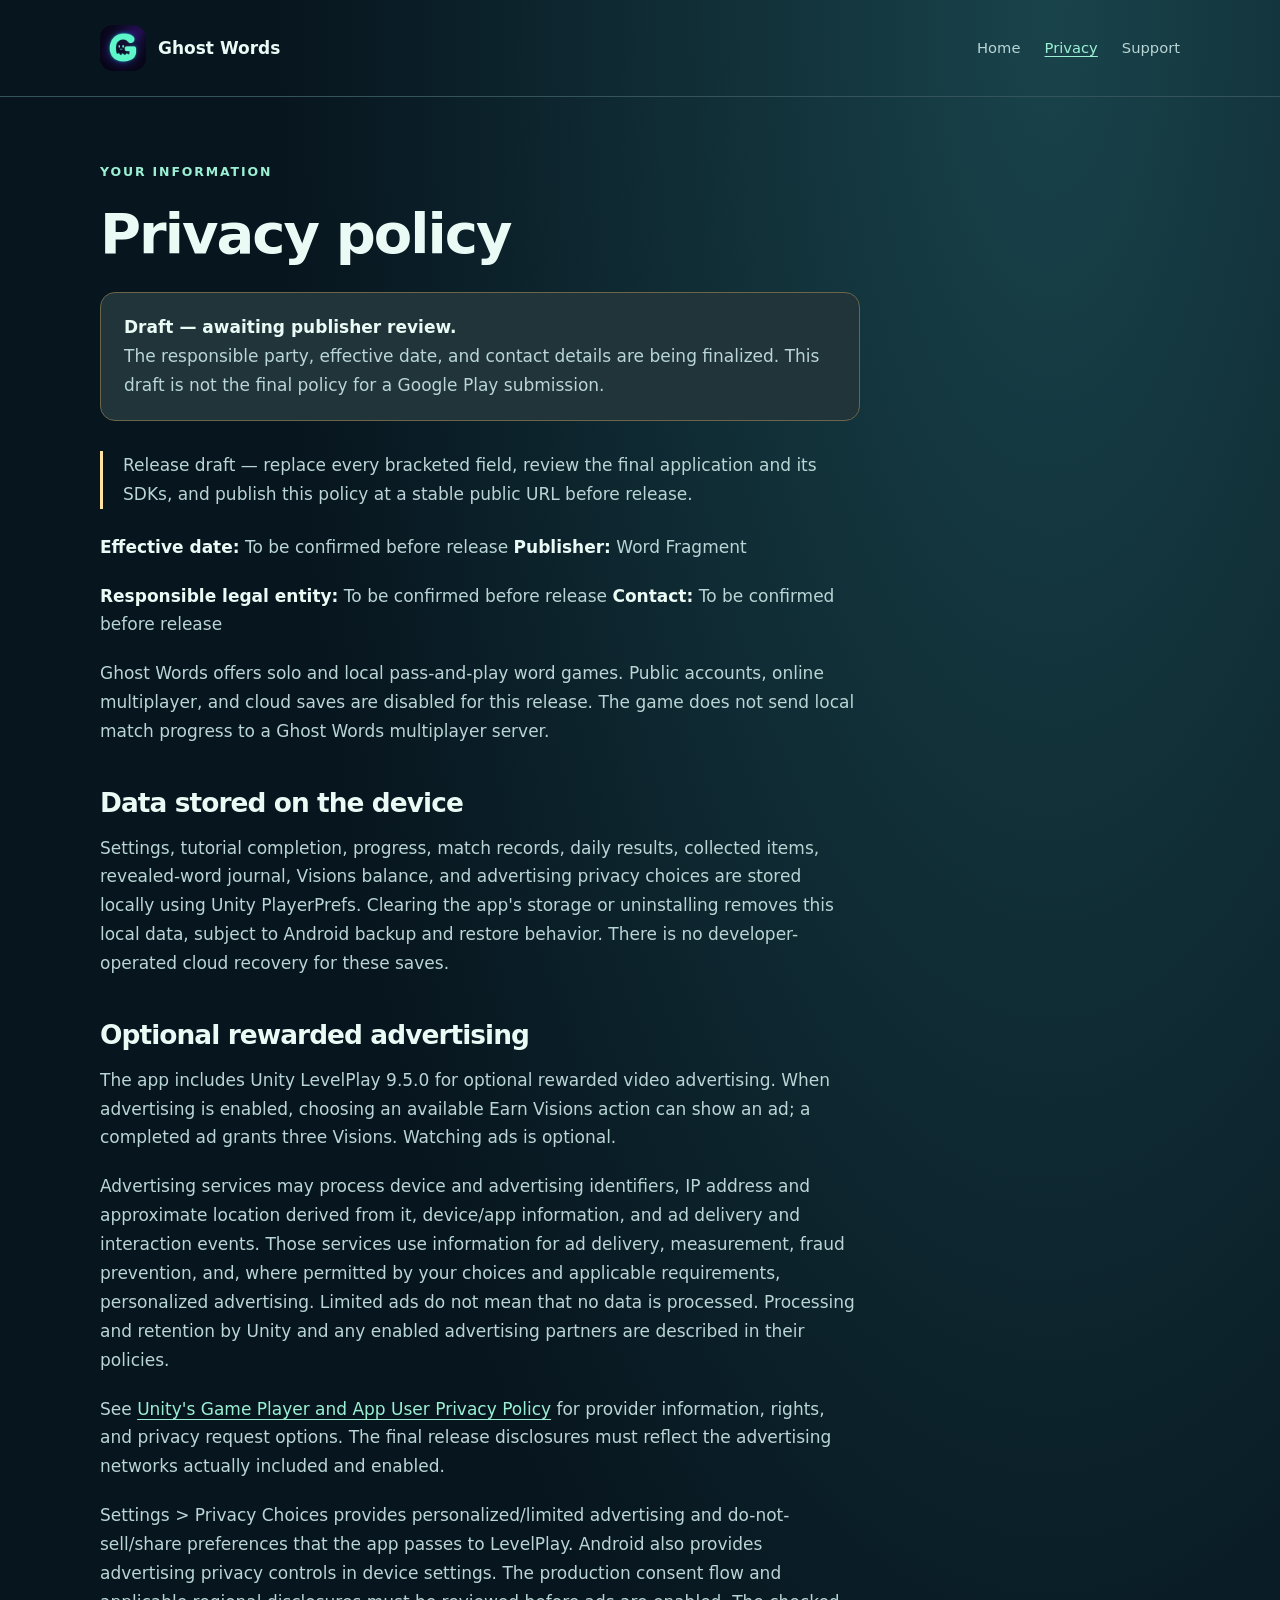
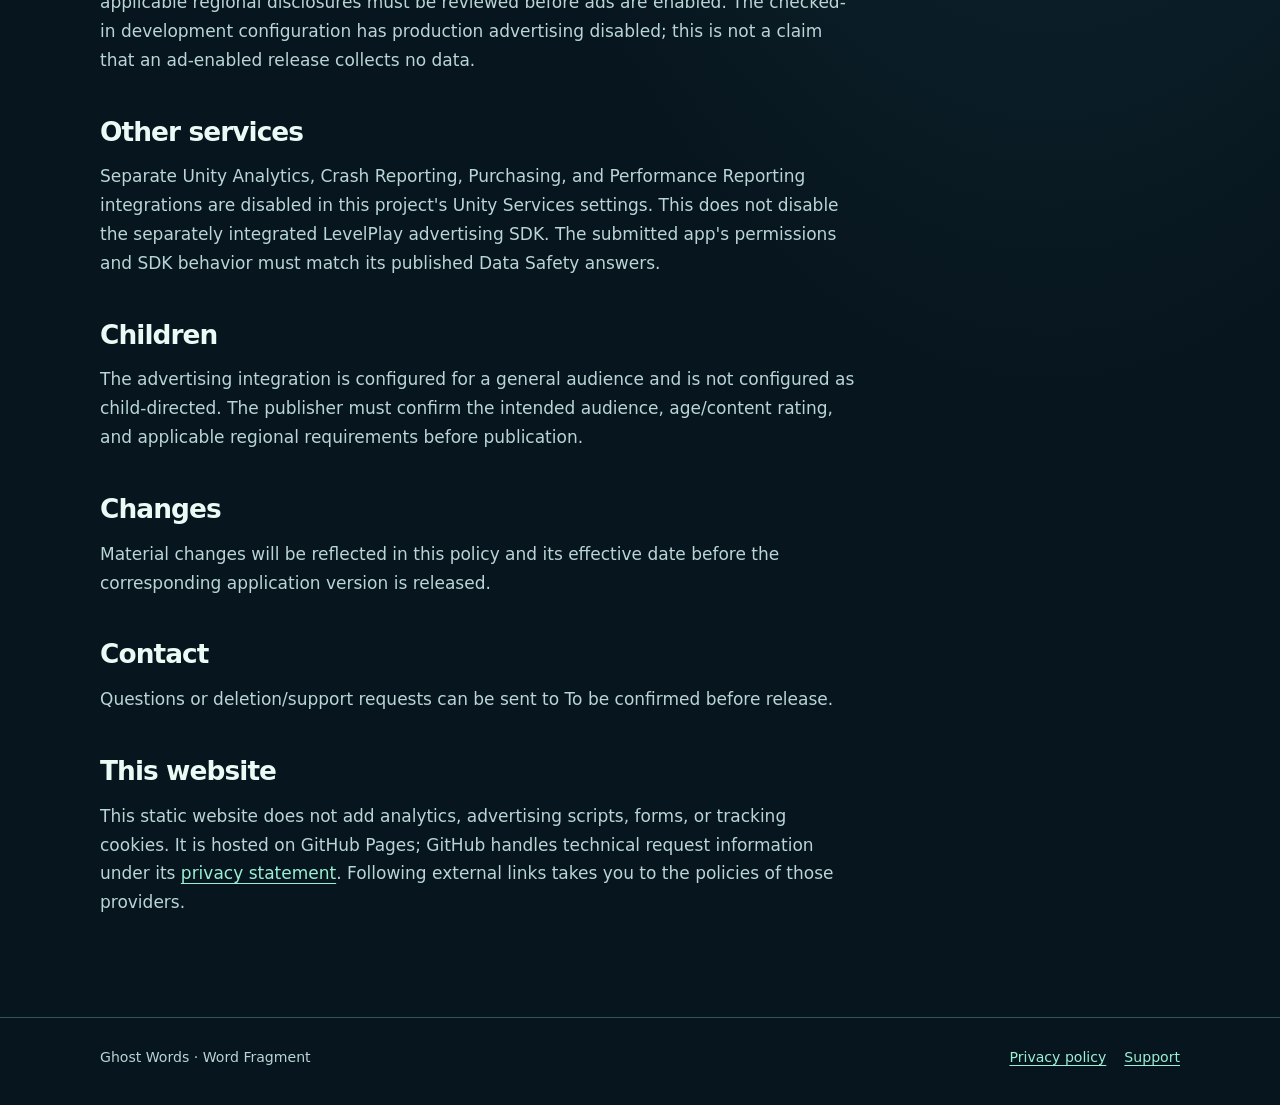
==== privacy/index.html @ 145e71e0 "Publish Ghost Words home, privacy draft, and support site" ====
<!doctype html>
<html lang="en"><head><meta charset="utf-8"><meta name="viewport" content="width=device-width, initial-scale=1">
<title>Privacy policy — draft · Ghost Words</title><meta name="description" content="Ghost Words privacy policy covering local data and optional advertising.">
<meta name="theme-color" content="#07151e"><link rel="canonical" href="https://cphung3.github.io/ghost-words/privacy/">
<link rel="icon" href="../assets/favicon.png"><link rel="stylesheet" href="../assets/site.css">
<meta http-equiv="Content-Security-Policy" content="default-src 'self'; img-src 'self'; style-src 'self'; script-src 'none'; object-src 'none'; base-uri 'self'; form-action 'none'">
</head><body><a class="skip" href="#main">Skip to content</a>
<header><div class="wrap header-row"><a class="brand" href="../"><img src="../assets/ghost-words-icon.png" width="46" height="46" alt=""><span>Ghost Words</span></a><nav aria-label="Main navigation"><a href="../">Home</a><a href="../privacy/" aria-current="page">Privacy</a><a href="../support/">Support</a></nav></div></header>
<main id="main" class="wrap"><article class="article"><div class="eyebrow">Your information</div><h1>Privacy policy</h1><div class="notice" role="note"><strong>Draft — awaiting publisher review.</strong><p>The responsible party, effective date, and contact details are being finalized. This draft is not the final policy for a Google Play submission.</p></div><blockquote><p>Release draft — replace every bracketed field, review the final application and its SDKs, and publish this policy at a stable public URL before release.</p></blockquote>
<p><strong>Effective date:</strong> To be confirmed before release <strong>Publisher:</strong> Word Fragment</p>
<p><strong>Responsible legal entity:</strong> To be confirmed before release <strong>Contact:</strong> To be confirmed before release</p>
<p>Ghost Words offers solo and local pass-and-play word games. Public accounts, online multiplayer, and cloud saves are disabled for this release. The game does not send local match progress to a Ghost Words multiplayer server.</p>
<h2>Data stored on the device</h2>
<p>Settings, tutorial completion, progress, match records, daily results, collected items, revealed-word journal, Visions balance, and advertising privacy choices are stored locally using Unity PlayerPrefs. Clearing the app&#x27;s storage or uninstalling removes this local data, subject to Android backup and restore behavior. There is no developer-operated cloud recovery for these saves.</p>
<h2>Optional rewarded advertising</h2>
<p>The app includes Unity LevelPlay 9.5.0 for optional rewarded video advertising. When advertising is enabled, choosing an available Earn Visions action can show an ad; a completed ad grants three Visions. Watching ads is optional.</p>
<p>Advertising services may process device and advertising identifiers, IP address and approximate location derived from it, device/app information, and ad delivery and interaction events. Those services use information for ad delivery, measurement, fraud prevention, and, where permitted by your choices and applicable requirements, personalized advertising. Limited ads do not mean that no data is processed. Processing and retention by Unity and any enabled advertising partners are described in their policies.</p>
<p>See <a href="https://unity.com/legal/game-player-and-app-user-privacy-policy">Unity&#x27;s Game Player and App User Privacy Policy</a> for provider information, rights, and privacy request options. The final release disclosures must reflect the advertising networks actually included and enabled.</p>
<p>Settings &gt; Privacy Choices provides personalized/limited advertising and do-not-sell/share preferences that the app passes to LevelPlay. Android also provides advertising privacy controls in device settings. The production consent flow and applicable regional disclosures must be reviewed before ads are enabled. The checked-in development configuration has production advertising disabled; this is not a claim that an ad-enabled release collects no data.</p>
<h2>Other services</h2>
<p>Separate Unity Analytics, Crash Reporting, Purchasing, and Performance Reporting integrations are disabled in this project&#x27;s Unity Services settings. This does not disable the separately integrated LevelPlay advertising SDK. The submitted app&#x27;s permissions and SDK behavior must match its published Data Safety answers.</p>
<h2>Children</h2>
<p>The advertising integration is configured for a general audience and is not configured as child-directed. The publisher must confirm the intended audience, age/content rating, and applicable regional requirements before publication.</p>
<h2>Changes</h2>
<p>Material changes will be reflected in this policy and its effective date before the corresponding application version is released.</p>
<h2>Contact</h2>
<p>Questions or deletion/support requests can be sent to To be confirmed before release.</p><h2>This website</h2><p>This static website does not add analytics, advertising scripts, forms, or tracking cookies. It is hosted on GitHub Pages; GitHub handles technical request information under its <a href="https://docs.github.com/en/site-policy/privacy-policies/github-general-privacy-statement">privacy statement</a>. Following external links takes you to the policies of those providers.</p></article></main>
<footer><div class="wrap footer-row"><span>Ghost Words · Word Fragment</span><span><a href="../privacy/">Privacy policy</a><a href="../support/">Support</a></span></div></footer>
</body></html>
---- assets/site.css ----
:root{color-scheme:dark;--bg:#07151e;--panel:#102932;--ink:#eafaf5;--muted:#b9d5d5;--mint:#9bf0d4;--gold:#ffe3a0;--line:#35535a}
*{box-sizing:border-box}html{scroll-behavior:smooth}body{margin:0;background:radial-gradient(ellipse at 82% 0%,#19434b 0,transparent 52%),var(--bg);color:var(--ink);font:17px/1.7 ui-sans-serif,system-ui,-apple-system,BlinkMacSystemFont,"Segoe UI",sans-serif;min-height:100vh}a{color:var(--mint);text-underline-offset:.22em}a:hover{text-decoration-thickness:2px}a:focus-visible{outline:3px solid var(--gold);outline-offset:5px;border-radius:3px}.wrap{width:min(100% - 40px,1080px);margin:auto}header{padding:25px 0;border-bottom:1px solid var(--line)}.header-row{display:flex;align-items:center;justify-content:space-between;gap:22px}.brand{display:flex;align-items:center;gap:12px;color:var(--ink);font-weight:750;text-decoration:none}.brand img{width:46px;height:46px;border-radius:13px}nav{display:flex;gap:24px;flex-wrap:wrap}nav a{color:var(--muted);font-size:.92rem;text-decoration:none}nav a[aria-current=page]{color:var(--mint);text-decoration:underline}.skip{position:fixed;top:-100px;left:20px;background:var(--ink);color:var(--bg);padding:10px 16px;z-index:10}.skip:focus{top:10px}main{padding:64px 0 80px}.eyebrow{color:var(--mint);font-size:.78rem;font-weight:750;letter-spacing:.15em;text-transform:uppercase}h1,h2,h3{line-height:1.16;letter-spacing:-.035em}h1{font-size:clamp(2.5rem,6vw,4.8rem);margin:20px 0 22px}h2{font-size:1.65rem;margin:42px 0 15px}h3{font-size:1.15rem}p{margin:0 0 20px}.lead{font-size:1.15rem;color:var(--muted);max-width:60ch}.hero{display:grid;grid-template-columns:1.4fr .8fr;align-items:center;gap:65px;padding:18px 0 40px}.hero-icon{width:min(100%,280px);height:auto;border-radius:28%;box-shadow:0 20px 85px #0006;justify-self:center}.actions{display:flex;gap:14px;flex-wrap:wrap;margin-top:30px}.button{display:inline-block;border:1px solid var(--line);border-radius:13px;padding:12px 21px;font-size:.96rem;font-weight:700;text-decoration:none;color:var(--ink);background:#15333a}.button.primary{color:#071b1b;background:var(--mint);border-color:var(--mint)}.section{border-top:1px solid var(--line);padding-top:34px;margin-top:42px}.features{display:grid;grid-template-columns:repeat(3,1fr);gap:28px}.features p{color:var(--muted);font-size:.96rem}.feature-number{color:var(--gold);font-size:.8rem;font-weight:800;letter-spacing:.08em}.article{max-width:760px}.article h1{font-size:clamp(2.3rem,5vw,3.5rem)}.article p,.article li{color:var(--muted)}.article strong{color:var(--ink)}.notice{padding:20px 23px;background:#203439;border:1px solid #6b664b;border-radius:15px;color:var(--gold);margin:25px 0 30px}.notice p:last-child{margin-bottom:0}.notice a{color:var(--gold)}blockquote{margin:24px 0;padding:0 0 0 20px;border-left:3px solid var(--gold);color:var(--muted)}.steps{padding-left:25px}.steps li{padding-left:6px;margin:13px 0}.meta{display:grid;grid-template-columns:160px 1fr;gap:6px 18px;font-size:.95rem;margin:24px 0}.meta dt{color:var(--muted)}.meta dd{margin:0;overflow-wrap:anywhere}.muted{color:var(--muted)}footer{border-top:1px solid var(--line);padding:28px 0 35px;font-size:.88rem;color:var(--muted)}.footer-row{display:flex;justify-content:space-between;gap:18px;flex-wrap:wrap}footer a{margin-left:18px}.version{font-size:.85rem;color:var(--muted)}@media(max-width:650px){.wrap{width:min(100% - 32px,1080px)}header{padding:18px 0}.header-row{align-items:flex-start;flex-direction:column;gap:16px}nav{gap:22px}main{padding-top:37px}.hero{grid-template-columns:1fr;gap:30px;padding-top:0}.hero-icon{width:148px;grid-row:1;justify-self:start;border-radius:30px}.features{grid-template-columns:1fr;gap:14px}.features h3{margin:9px 0}.article{max-width:100%}.meta{grid-template-columns:1fr;gap:3px}.meta dd{margin-bottom:12px}.footer-row{display:block}footer a{display:inline-block;margin:12px 18px 0 0}.notice{padding:17px 18px}h2{font-size:1.45rem}}@media(prefers-reduced-motion:reduce){html{scroll-behavior:auto}}@media print{body{background:white;color:black}.article p,.article li,.muted{color:#222}nav,.skip,.actions{display:none}header,footer{border-color:#aaa}a{color:#174c51}.notice{background:white;color:#222;border-color:#888}}
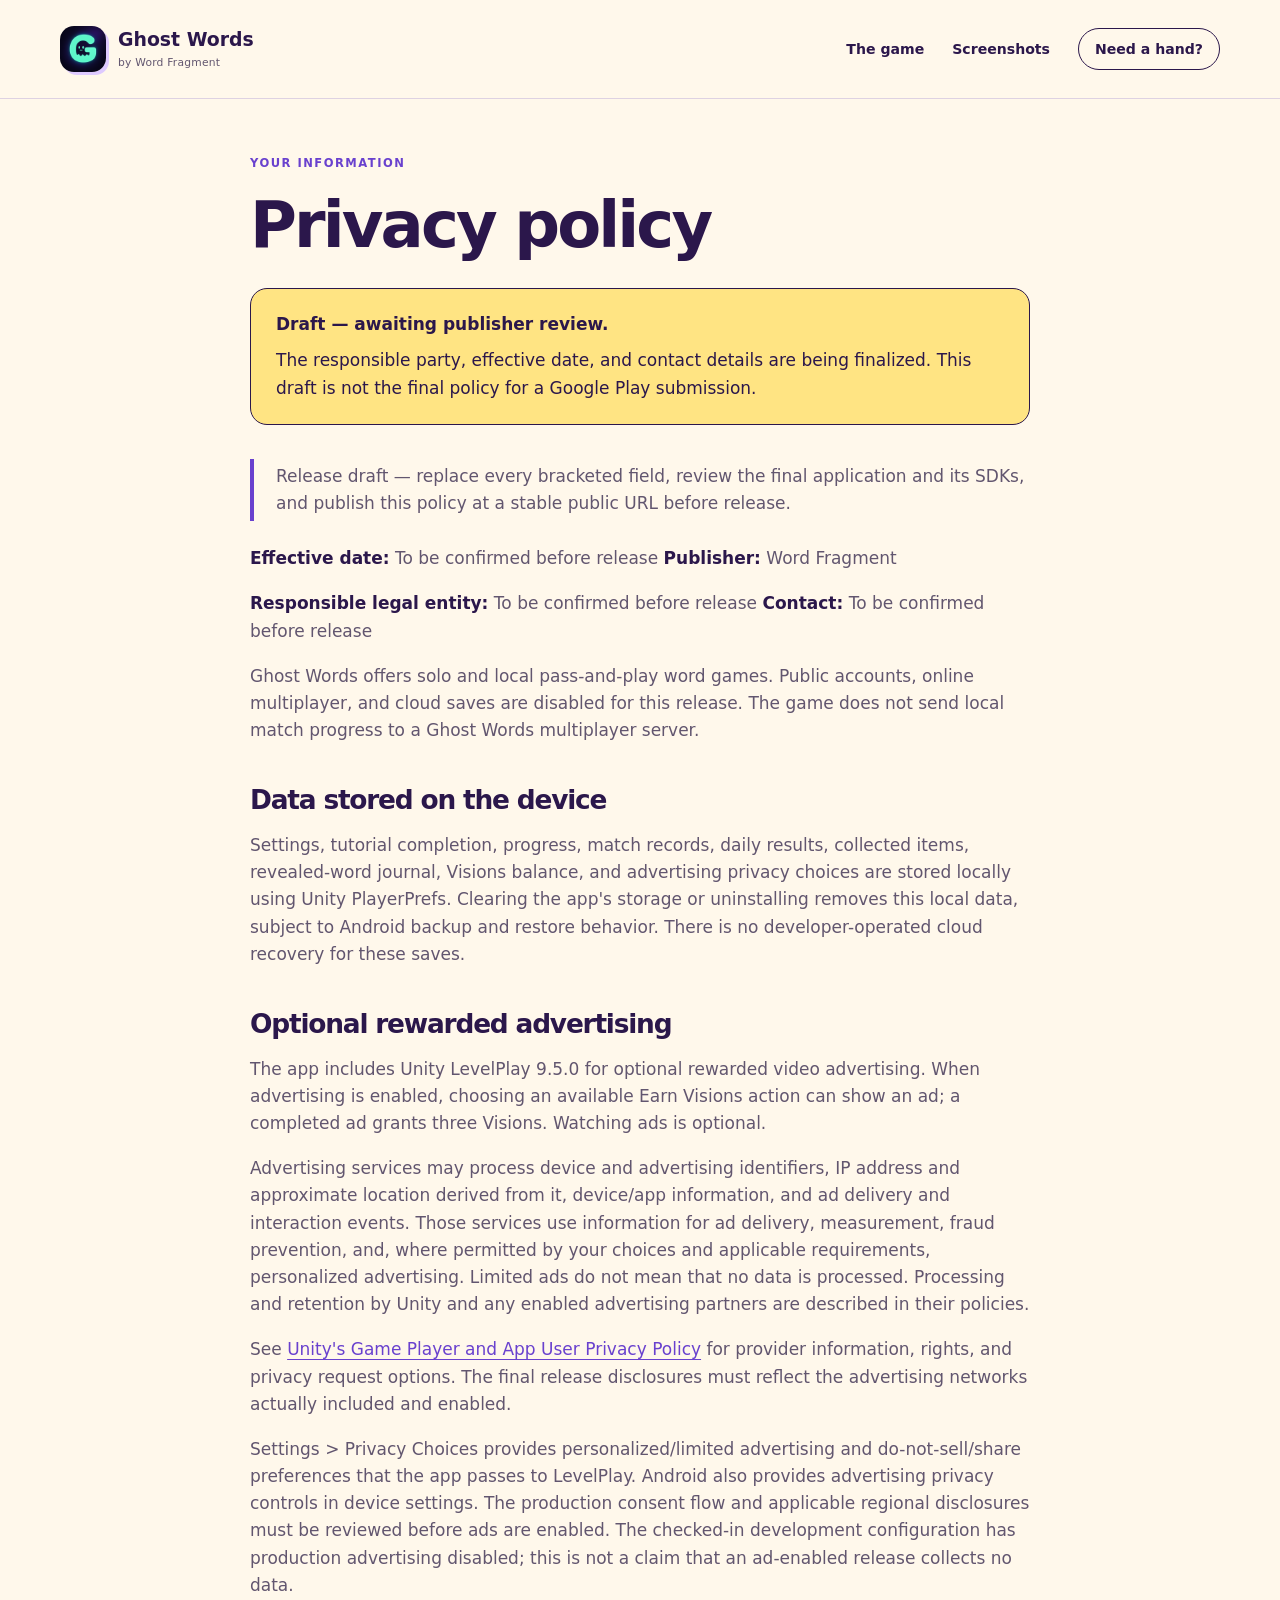
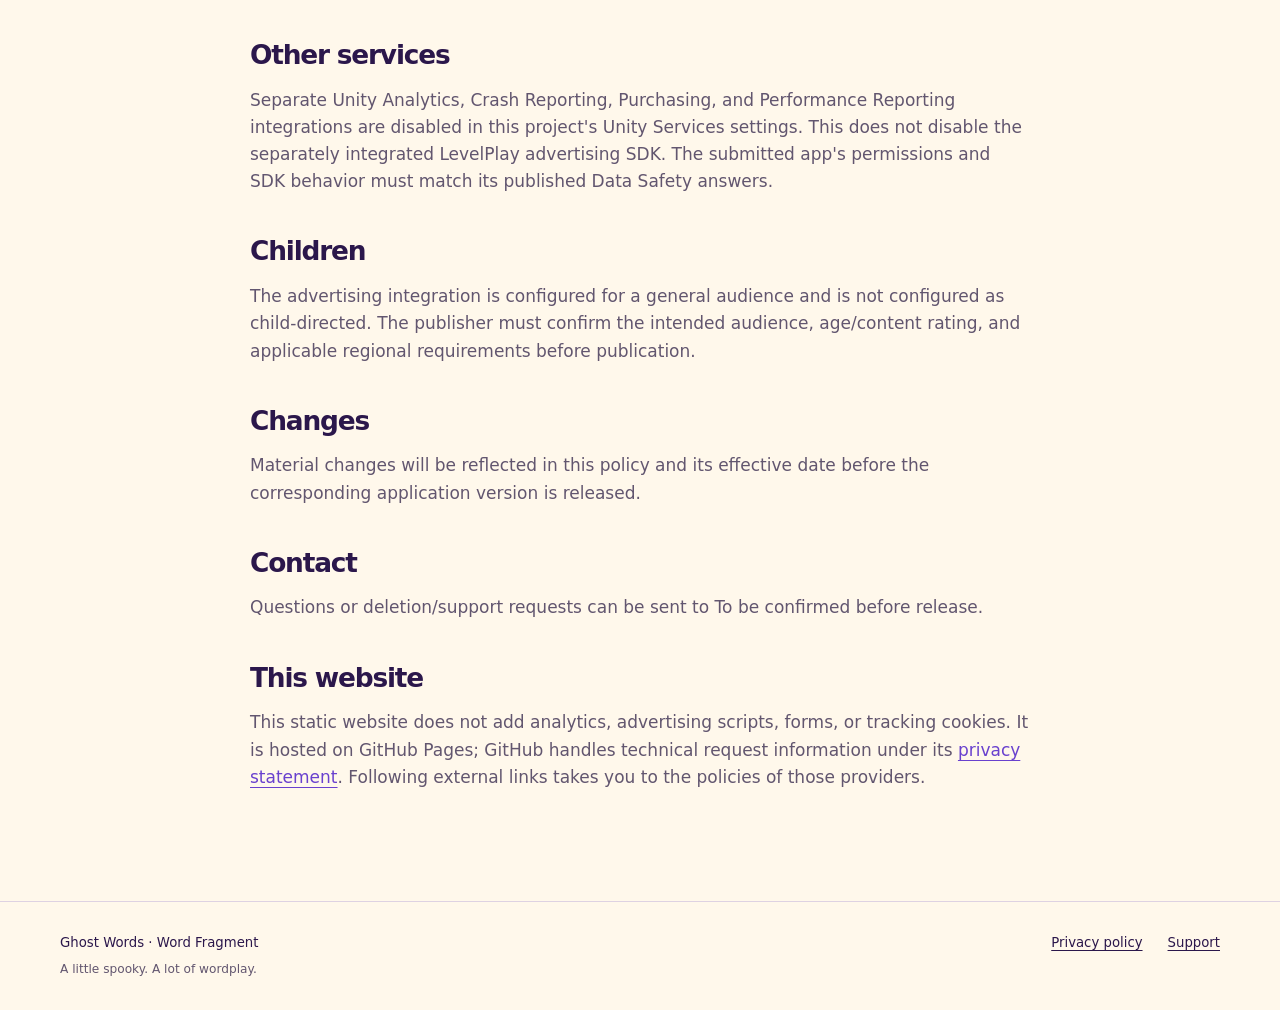
==== commit ccdbadfb: "Give Ghost Words a playful theme and gameplay gallery" ====
--- a/privacy/index.html
+++ b/privacy/index.html
@@ -1,11 +1,11 @@
 <!doctype html>
 <html lang="en"><head><meta charset="utf-8"><meta name="viewport" content="width=device-width, initial-scale=1">
 <title>Privacy policy — draft · Ghost Words</title><meta name="description" content="Ghost Words privacy policy covering local data and optional advertising.">
-<meta name="theme-color" content="#07151e"><link rel="canonical" href="https://cphung3.github.io/ghost-words/privacy/">
+<meta name="theme-color" content="#fff8eb"><link rel="canonical" href="https://cphung3.github.io/ghost-words/privacy/">
 <link rel="icon" href="../assets/favicon.png"><link rel="stylesheet" href="../assets/site.css">
 <meta http-equiv="Content-Security-Policy" content="default-src 'self'; img-src 'self'; style-src 'self'; script-src 'none'; object-src 'none'; base-uri 'self'; form-action 'none'">
 </head><body><a class="skip" href="#main">Skip to content</a>
-<header><div class="wrap header-row"><a class="brand" href="../"><img src="../assets/ghost-words-icon.png" width="46" height="46" alt=""><span>Ghost Words</span></a><nav aria-label="Main navigation"><a href="../">Home</a><a href="../privacy/" aria-current="page">Privacy</a><a href="../support/">Support</a></nav></div></header>
+<header><div class="wrap header-row"><a class="brand" href="../"><img src="../assets/ghost-words-icon.png" width="46" height="46" alt=""><span>Ghost Words<span class="brand-byline">by Word Fragment</span></span></a><nav aria-label="Main navigation"><a href="../">The game</a><a href="../#screenshots">Screenshots</a><a href="../support/">Need a hand?</a></nav></div></header>
 <main id="main" class="wrap"><article class="article"><div class="eyebrow">Your information</div><h1>Privacy policy</h1><div class="notice" role="note"><strong>Draft — awaiting publisher review.</strong><p>The responsible party, effective date, and contact details are being finalized. This draft is not the final policy for a Google Play submission.</p></div><blockquote><p>Release draft — replace every bracketed field, review the final application and its SDKs, and publish this policy at a stable public URL before release.</p></blockquote>
 <p><strong>Effective date:</strong> To be confirmed before release <strong>Publisher:</strong> Word Fragment</p>
 <p><strong>Responsible legal entity:</strong> To be confirmed before release <strong>Contact:</strong> To be confirmed before release</p>
@@ -25,5 +25,5 @@
 <p>Material changes will be reflected in this policy and its effective date before the corresponding application version is released.</p>
 <h2>Contact</h2>
 <p>Questions or deletion/support requests can be sent to To be confirmed before release.</p><h2>This website</h2><p>This static website does not add analytics, advertising scripts, forms, or tracking cookies. It is hosted on GitHub Pages; GitHub handles technical request information under its <a href="https://docs.github.com/en/site-policy/privacy-policies/github-general-privacy-statement">privacy statement</a>. Following external links takes you to the policies of those providers.</p></article></main>
-<footer><div class="wrap footer-row"><span>Ghost Words · Word Fragment</span><span><a href="../privacy/">Privacy policy</a><a href="../support/">Support</a></span></div></footer>
+<footer><div class="wrap footer-row"><span>Ghost Words · Word Fragment<span class="footer-note">A little spooky. A lot of wordplay.</span></span><span><a href="../privacy/">Privacy policy</a><a href="../support/">Support</a></span></div></footer>
 </body></html>
--- a/assets/site.css
+++ b/assets/site.css
@@ -1,2 +1,214 @@
-:root{color-scheme:dark;--bg:#07151e;--panel:#102932;--ink:#eafaf5;--muted:#b9d5d5;--mint:#9bf0d4;--gold:#ffe3a0;--line:#35535a}
-*{box-sizing:border-box}html{scroll-behavior:smooth}body{margin:0;background:radial-gradient(ellipse at 82% 0%,#19434b 0,transparent 52%),var(--bg);color:var(--ink);font:17px/1.7 ui-sans-serif,system-ui,-apple-system,BlinkMacSystemFont,"Segoe UI",sans-serif;min-height:100vh}a{color:var(--mint);text-underline-offset:.22em}a:hover{text-decoration-thickness:2px}a:focus-visible{outline:3px solid var(--gold);outline-offset:5px;border-radius:3px}.wrap{width:min(100% - 40px,1080px);margin:auto}header{padding:25px 0;border-bottom:1px solid var(--line)}.header-row{display:flex;align-items:center;justify-content:space-between;gap:22px}.brand{display:flex;align-items:center;gap:12px;color:var(--ink);font-weight:750;text-decoration:none}.brand img{width:46px;height:46px;border-radius:13px}nav{display:flex;gap:24px;flex-wrap:wrap}nav a{color:var(--muted);font-size:.92rem;text-decoration:none}nav a[aria-current=page]{color:var(--mint);text-decoration:underline}.skip{position:fixed;top:-100px;left:20px;background:var(--ink);color:var(--bg);padding:10px 16px;z-index:10}.skip:focus{top:10px}main{padding:64px 0 80px}.eyebrow{color:var(--mint);font-size:.78rem;font-weight:750;letter-spacing:.15em;text-transform:uppercase}h1,h2,h3{line-height:1.16;letter-spacing:-.035em}h1{font-size:clamp(2.5rem,6vw,4.8rem);margin:20px 0 22px}h2{font-size:1.65rem;margin:42px 0 15px}h3{font-size:1.15rem}p{margin:0 0 20px}.lead{font-size:1.15rem;color:var(--muted);max-width:60ch}.hero{display:grid;grid-template-columns:1.4fr .8fr;align-items:center;gap:65px;padding:18px 0 40px}.hero-icon{width:min(100%,280px);height:auto;border-radius:28%;box-shadow:0 20px 85px #0006;justify-self:center}.actions{display:flex;gap:14px;flex-wrap:wrap;margin-top:30px}.button{display:inline-block;border:1px solid var(--line);border-radius:13px;padding:12px 21px;font-size:.96rem;font-weight:700;text-decoration:none;color:var(--ink);background:#15333a}.button.primary{color:#071b1b;background:var(--mint);border-color:var(--mint)}.section{border-top:1px solid var(--line);padding-top:34px;margin-top:42px}.features{display:grid;grid-template-columns:repeat(3,1fr);gap:28px}.features p{color:var(--muted);font-size:.96rem}.feature-number{color:var(--gold);font-size:.8rem;font-weight:800;letter-spacing:.08em}.article{max-width:760px}.article h1{font-size:clamp(2.3rem,5vw,3.5rem)}.article p,.article li{color:var(--muted)}.article strong{color:var(--ink)}.notice{padding:20px 23px;background:#203439;border:1px solid #6b664b;border-radius:15px;color:var(--gold);margin:25px 0 30px}.notice p:last-child{margin-bottom:0}.notice a{color:var(--gold)}blockquote{margin:24px 0;padding:0 0 0 20px;border-left:3px solid var(--gold);color:var(--muted)}.steps{padding-left:25px}.steps li{padding-left:6px;margin:13px 0}.meta{display:grid;grid-template-columns:160px 1fr;gap:6px 18px;font-size:.95rem;margin:24px 0}.meta dt{color:var(--muted)}.meta dd{margin:0;overflow-wrap:anywhere}.muted{color:var(--muted)}footer{border-top:1px solid var(--line);padding:28px 0 35px;font-size:.88rem;color:var(--muted)}.footer-row{display:flex;justify-content:space-between;gap:18px;flex-wrap:wrap}footer a{margin-left:18px}.version{font-size:.85rem;color:var(--muted)}@media(max-width:650px){.wrap{width:min(100% - 32px,1080px)}header{padding:18px 0}.header-row{align-items:flex-start;flex-direction:column;gap:16px}nav{gap:22px}main{padding-top:37px}.hero{grid-template-columns:1fr;gap:30px;padding-top:0}.hero-icon{width:148px;grid-row:1;justify-self:start;border-radius:30px}.features{grid-template-columns:1fr;gap:14px}.features h3{margin:9px 0}.article{max-width:100%}.meta{grid-template-columns:1fr;gap:3px}.meta dd{margin-bottom:12px}.footer-row{display:block}footer a{display:inline-block;margin:12px 18px 0 0}.notice{padding:17px 18px}h2{font-size:1.45rem}}@media(prefers-reduced-motion:reduce){html{scroll-behavior:auto}}@media print{body{background:white;color:black}.article p,.article li,.muted{color:#222}nav,.skip,.actions{display:none}header,footer{border-color:#aaa}a{color:#174c51}.notice{background:white;color:#222;border-color:#888}}
+:root {
+  color-scheme: light;
+  --paper: #fff8eb;
+  --ink: #2b174b;
+  --muted: #62566f;
+  --purple: #6941ce;
+  --mint: #bdf4da;
+  --lilac: #decaff;
+  --peach: #ffd4be;
+  --yellow: #ffe483;
+  --line: #ded2e2;
+}
+* { box-sizing: border-box; }
+html { scroll-behavior: smooth; scroll-padding-top: 24px; }
+body { margin: 0; background: var(--paper); color: var(--ink); font: 17px/1.6 "Trebuchet MS", ui-sans-serif, system-ui, sans-serif; }
+a { color: var(--purple); text-underline-offset: .24em; }
+a:hover { text-decoration-thickness: 2px; }
+a:focus-visible { outline: 3px solid var(--purple); outline-offset: 6px; border-radius: 4px; }
+.wrap { width: min(100% - 64px, 1160px); margin-inline: auto; }
+header { padding: 26px 0; border-bottom: 1px solid var(--line); }
+.header-row, .brand, nav, .footer-row { display: flex; align-items: center; }
+.header-row, .footer-row { justify-content: space-between; gap: 24px; }
+.brand { gap: 12px; color: var(--ink); font-size: 1.18rem; font-weight: 800; line-height: 1.15; text-decoration: none; }
+.brand img { border-radius: 14px; box-shadow: 3px 3px 0 var(--lilac); }
+.brand-byline { display: block; margin-top: 6px; font-size: .67rem; color: var(--muted); font-weight: 400; letter-spacing: .02em; }
+nav { gap: 28px; flex-wrap: wrap; }
+nav a { color: var(--ink); font-size: .88rem; font-weight: 700; text-decoration: none; }
+nav a:hover, nav a[aria-current=page] { text-decoration: underline; }
+nav a:last-child { padding: 9px 16px; border: 1.5px solid var(--ink); border-radius: 100px; }
+.skip { position: fixed; top: -100px; left: 20px; background: var(--ink); color: white; padding: 10px 16px; z-index: 10; }
+.skip:focus { top: 10px; }
+main { padding: 55px 0 72px; }
+h1, h2, h3 { line-height: 1.06; letter-spacing: -.045em; }
+h1, h2 { font-weight: 900; }
+h1 { font-size: clamp(3.3rem, 6.3vw, 5.5rem); margin: 22px 0; }
+h2 { font-size: clamp(2rem, 3.7vw, 3.1rem); margin: 12px 0 22px; }
+h3 { font-size: 1.35rem; line-height: 1.15; margin: 14px 0 12px; }
+p { margin: 0 0 18px; }
+.eyebrow { font-size: .72rem; font-weight: 800; letter-spacing: .13em; text-transform: uppercase; color: var(--purple); }
+.hero { display: grid; grid-template-columns: 1fr 1fr; gap: 40px; align-items: center; padding-bottom: 54px; }
+.hero-copy { position: relative; z-index: 1; }
+.hero .eyebrow { display: flex; align-items: center; gap: 9px; }
+.little-star { font-size: 1.7rem; line-height: 1; color: var(--purple); }
+.boo { display: inline-block; font-size: 1.45em; line-height: 1; color: var(--purple); transform: rotate(-4deg); text-shadow: 4px 5px 0 var(--lilac); letter-spacing: -.065em; }
+.lead { font-size: 1.09rem; color: var(--muted); max-width: 43ch; line-height: 1.7; }
+.actions { display: flex; align-items: center; gap: 25px; flex-wrap: wrap; margin: 27px 0 23px; }
+.button { display: inline-flex; justify-content: center; align-items: center; gap: 20px; padding: 15px 23px; border: 2px solid var(--ink); border-radius: 13px; background: var(--paper); color: var(--ink); font-size: .92rem; font-weight: 800; text-decoration: none; box-shadow: 4px 4px 0 var(--ink); transition: transform .15s, box-shadow .15s; }
+.button:hover { transform: translate(2px, 2px); box-shadow: 2px 2px 0 var(--ink); }
+.button.primary { background: var(--purple); color: white; }
+.text-link { color: var(--ink); font-weight: 700; font-size: .92rem; }
+.version { display: flex; align-items: center; gap: 8px; font-size: .76rem; color: var(--muted); }
+.status-dot { width: 7px; height: 7px; border-radius: 50%; background: var(--purple); }
+.hero-art { height: 535px; position: relative; min-width: 0; }
+.orbit { position: absolute; inset: 45px 0 45px 10px; background: var(--lilac); border-radius: 47% 53% 36% 64% / 57% 38% 62% 43%; transform: rotate(-10deg); }
+.hero-icon { position: absolute; width: 47%; height: auto; top: 48px; left: 0; border-radius: 28%; border: 5px solid var(--ink); transform: rotate(-12deg); box-shadow: 0 13px 0 #2b174b15; }
+.hero-phone { position: absolute; width: 43%; top: 27px; right: 16px; transform: rotate(8deg); border: 8px solid var(--ink); border-radius: 27px; background: #080f21; box-shadow: 10px 14px 0 #2b174b24; overflow: hidden; transition: transform .2s; }
+.hero-phone:hover { transform: rotate(4deg); }
+.hero-phone img { display: block; width: 100%; height: auto; }
+.sticker { position: absolute; top: 309px; left: 4px; padding: 18px 23px; border: 2px solid var(--ink); border-radius: 50%; background: var(--yellow); font-weight: 800; font-size: .96rem; line-height: 1.25; text-align: center; transform: rotate(-9deg); }
+.spark { position: absolute; color: var(--purple); line-height: 1; }
+.spark-one { top: 0; left: 42%; font-size: 55px; transform: rotate(12deg); }
+.spark-two { bottom: 48px; right: 0; color: #e87357; font-size: 58px; }
+.floating-tiles { position: absolute; display: flex; gap: 7px; bottom: 15px; left: 10%; transform: rotate(-6deg); }
+.floating-tiles span, .example-tiles span { display: grid; place-items: center; border: 2px solid var(--ink); border-radius: 11px; background: var(--mint); color: var(--ink); width: 56px; height: 62px; font-size: 1.8rem; font-weight: 900; box-shadow: 0 5px 0 var(--ink); }
+.floating-tiles span:nth-child(2) { background: var(--peach); transform: translateY(-8px) rotate(9deg); }
+.floating-tiles span:nth-child(3) { background: var(--yellow); }
+.floating-tiles span:last-child { background: var(--paper); transform: rotate(8deg); }
+.art-note { position: absolute; bottom: -29px; left: 11%; color: var(--muted); font-size: .76rem; transform: rotate(-3deg); }
+.play-strip { display: flex; align-items: center; justify-content: space-evenly; flex-wrap: wrap; gap: 15px; border-block: 1.5px solid var(--ink); padding: 21px 12px; font-weight: 800; font-size: .94rem; }
+.play-strip > span:nth-child(even) { color: var(--purple); font-size: 1.4rem; }
+.section { margin-top: 86px; scroll-margin-top: 28px; }
+.rules { border-radius: 28px; background: var(--ink); color: var(--paper); padding: 42px; }
+.rules a:focus-visible { outline-color: var(--yellow); }
+.rules .eyebrow { color: var(--mint); }
+.rules-heading { display: flex; align-items: center; justify-content: space-between; gap: 25px; }
+.rules h2 { font-size: clamp(1.9rem, 3.3vw, 2.7rem); }
+.example-tiles { display: flex; gap: 8px; transform: rotate(6deg); padding-right: 8px; }
+.example-tiles span { width: 49px; height: 55px; font-size: 1.6rem; background: var(--yellow); box-shadow: 0 5px 0 #100620; }
+.example-tiles span:last-child { background: var(--lilac); }
+.rule-steps { display: grid; grid-template-columns: repeat(3, 1fr); list-style: none; padding: 28px 0 0; margin: 15px 0 0; border-top: 1px solid #655379; gap: 35px; }
+.step-number { color: var(--yellow); font-size: .83rem; font-weight: 800; }
+.rule-steps p { color: #dfd4ec; font-size: .92rem; margin-bottom: 0; }
+.section-heading { display: flex; justify-content: space-between; align-items: end; gap: 30px; margin-bottom: 30px; }
+.section-heading h2 { margin-bottom: 0; }
+.section-heading > p { color: var(--muted); font-size: .92rem; margin-bottom: 3px; }
+.screenshot-grid { display: grid; grid-template-columns: repeat(3, minmax(0, 1fr)); gap: 23px; }
+.shot { margin: 0; padding: 27px 25px 21px; border: 1.5px solid var(--ink); border-radius: 22px; }
+.shot-mint { background: var(--mint); }
+.shot-lilac { background: var(--lilac); }
+.shot-peach { background: var(--peach); }
+.shot-label { font-size: .65rem; font-weight: 900; letter-spacing: .1em; }
+.shot h3 { font-size: 1.48rem; min-height: 3.4rem; }
+.shot p { font-size: .88rem; line-height: 1.55; min-height: 4.2rem; }
+.screen-link { display: block; width: min(100%, 240px); margin: 24px auto 20px; border: 7px solid var(--ink); border-radius: 23px; overflow: hidden; background: #080f21; box-shadow: 5px 7px 0 #2b174b20; transition: transform .2s; }
+.screen-link:hover { transform: translateY(-5px); }
+.screen-link img { display: block; width: 100%; height: auto; }
+.shot-note { display: block; text-align: center; font-size: .72rem; font-weight: 800; }
+.gallery-note { margin-top: 20px; font-size: .74rem; color: var(--muted); text-align: center; }
+.ways { display: grid; grid-template-columns: 1fr 1.15fr; gap: 85px; padding: 0 18px; }
+.ways > div > p:last-child { color: var(--muted); max-width: 36ch; }
+.ways-list > div { display: flex; align-items: flex-start; gap: 21px; padding: 22px 0; border-bottom: 1px solid var(--line); }
+.ways-list > div:first-child { padding-top: 0; }
+.ways-list > div > span { display: grid; place-items: center; flex-shrink: 0; width: 46px; height: 46px; font-weight: 800; font-size: 1.6rem; border-radius: 13px; background: var(--lilac); transform: rotate(-7deg); }
+.ways-list > div:nth-child(2) > span { background: var(--mint); transform: rotate(5deg); }
+.ways-list > div:nth-child(3) > span { background: var(--peach); }
+.ways-list h3 { margin-top: 0; font-size: 1.2rem; }
+.ways-list p { color: var(--muted); font-size: .92rem; margin-bottom: 0; }
+.help-banner { display: flex; align-items: center; justify-content: space-between; gap: 36px; background: var(--yellow); border-radius: 23px; padding: 34px 38px; margin-top: 74px; }
+.help-banner h2 { font-size: 2rem; }
+.help-banner p:last-child { font-size: .87rem; max-width: 64ch; margin-bottom: 0; }
+.help-banner .button { flex-shrink: 0; }
+.article { max-width: 780px; margin-inline: auto; padding-bottom: 20px; overflow-wrap: anywhere; }
+.article h1 { font-size: clamp(2.7rem, 5vw, 4rem); margin: 20px 0 28px; }
+.article h2 { font-size: 1.65rem; line-height: 1.2; margin: 40px 0 16px; }
+.article p, .article li { color: var(--muted); }
+.article strong { color: var(--ink); }
+.article .lead { max-width: 100%; }
+.notice { padding: 22px 25px; background: var(--yellow); border: 1.5px solid var(--ink); border-radius: 17px; margin: 27px 0 34px; }
+.notice p { color: var(--ink); margin: 9px 0 0; }
+blockquote { margin: 24px 0; padding: 4px 0 4px 22px; border-left: 4px solid var(--purple); }
+blockquote p:last-child { margin-bottom: 0; }
+.steps { padding-left: 24px; }
+.steps li { padding-left: 5px; margin: 14px 0; }
+footer { border-top: 1px solid var(--line); padding: 30px 0; font-size: .83rem; }
+.footer-row { align-items: flex-start; }
+.footer-note { display: block; margin-top: 7px; font-size: .76rem; color: var(--muted); }
+footer a { color: var(--ink); margin-left: 25px; }
+@media (max-width: 1000px) {
+  .hero { gap: 16px; }
+  .hero-art { height: 490px; }
+  .hero-phone { top: 60px; width: 46%; }
+  .hero-icon { top: 70px; }
+  .sticker { top: 280px; font-size: .83rem; padding: 14px; }
+  .floating-tiles { bottom: 22px; left: 4%; }
+  .spark-two { bottom: 4px; }
+  .shot { padding: 23px 18px 20px; }
+  .shot h3 { min-height: 5.1rem; }
+  .shot p { min-height: 6.8rem; }
+  .ways { gap: 40px; }
+}
+@media (max-width: 760px) {
+  .wrap { width: min(100% - 40px, 600px); }
+  header { padding: 19px 0; }
+  .header-row { flex-wrap: wrap; gap: 23px; }
+  nav { width: 100%; justify-content: space-between; gap: 14px; }
+  nav a { font-size: .8rem; }
+  nav a:last-child { padding: 7px 12px; }
+  main { padding-top: 35px; }
+  .hero { grid-template-columns: 1fr; gap: 0; padding-bottom: 49px; }
+  h1 { font-size: clamp(3.3rem, 10vw, 4.5rem); }
+  .hero .lead { max-width: 45ch; }
+  .hero-art { width: min(100%, 440px); height: 465px; justify-self: center; margin-top: 10px; }
+  .hero-phone { width: 43%; top: 32px; right: 27px; }
+  .hero-icon { width: 45%; top: 60px; left: 8px; }
+  .orbit { inset: 45px 10px 30px 0; }
+  .sticker { top: 272px; left: 5px; }
+  .floating-tiles { bottom: 10px; left: 10%; }
+  .art-note { bottom: -22px; left: 13%; }
+  .spark-one { left: 44%; }
+  .spark-two { right: 8px; bottom: 12px; }
+  .play-strip { padding: 18px 10px; gap: 8px 16px; font-size: .78rem; }
+  .play-strip > span:nth-child(even) { font-size: 1rem; }
+  .section { margin-top: 58px; }
+  .rules { padding: 28px; }
+  .rules-heading { flex-direction: column; align-items: flex-start; gap: 8px; }
+  .example-tiles { margin: 5px 0 20px; transform: rotate(-4deg); }
+  .rule-steps { grid-template-columns: 1fr; gap: 26px; padding-top: 25px; }
+  .rule-steps h3 { margin-top: 7px; }
+  .section-heading { display: block; }
+  .section-heading > p { margin-top: 18px; }
+  .screenshot-grid { grid-template-columns: 1fr; gap: 24px; }
+  .shot { padding: 27px; }
+  .shot h3, .shot p { min-height: 0; }
+  .shot h3 { font-size: 1.6rem; }
+  .screen-link { width: min(85%, 260px); }
+  .ways { grid-template-columns: 1fr; gap: 22px; padding: 0; }
+  .ways h2 br { display: none; }
+  .ways h2 { max-width: 15ch; }
+  .help-banner { flex-direction: column; align-items: flex-start; padding: 27px; gap: 23px; margin-top: 48px; }
+  .footer-row { flex-wrap: wrap; }
+  footer a { margin: 0 23px 0 0; }
+  .article h2 { font-size: 1.5rem; }
+}
+@media (max-width: 380px) {
+  .wrap { width: calc(100% - 32px); }
+  .actions { gap: 22px; }
+  .hero-art { height: 395px; }
+  .hero-phone { right: 13px; border-width: 6px; border-radius: 21px; }
+  .hero-icon { left: 0; top: 49px; border-width: 4px; }
+  .sticker { top: 220px; font-size: .73rem; }
+  .floating-tiles { left: 7%; }
+  .floating-tiles span { width: 43px; height: 49px; font-size: 1.4rem; }
+  .spark { font-size: 40px; }
+  .spark-two { bottom: 52px; right: -3px; }
+  .art-note { font-size: .66rem; }
+  .play-strip > span:nth-child(even) { display: none; }
+  .rules, .shot { padding: 23px; }
+  .gallery-note { font-size: .7rem; }
+}
+@media (prefers-reduced-motion: reduce) {
+  html { scroll-behavior: auto; }
+  *, *::before, *::after { transition: none !important; }
+}
+@media print {
+  body { background: white; color: black; }
+  nav, .skip, .actions, .hero-art { display: none; }
+  .article p, .article li, .lead { color: #222; }
+  a { color: #342052; }
+  .notice { background: white; border-color: #444; }
+  .hero { display: block; }
+  .rules { background: white; color: black; border: 1px solid; }
+  .rule-steps p { color: #222; }
+  .shot, .rules { break-inside: avoid; }
+}
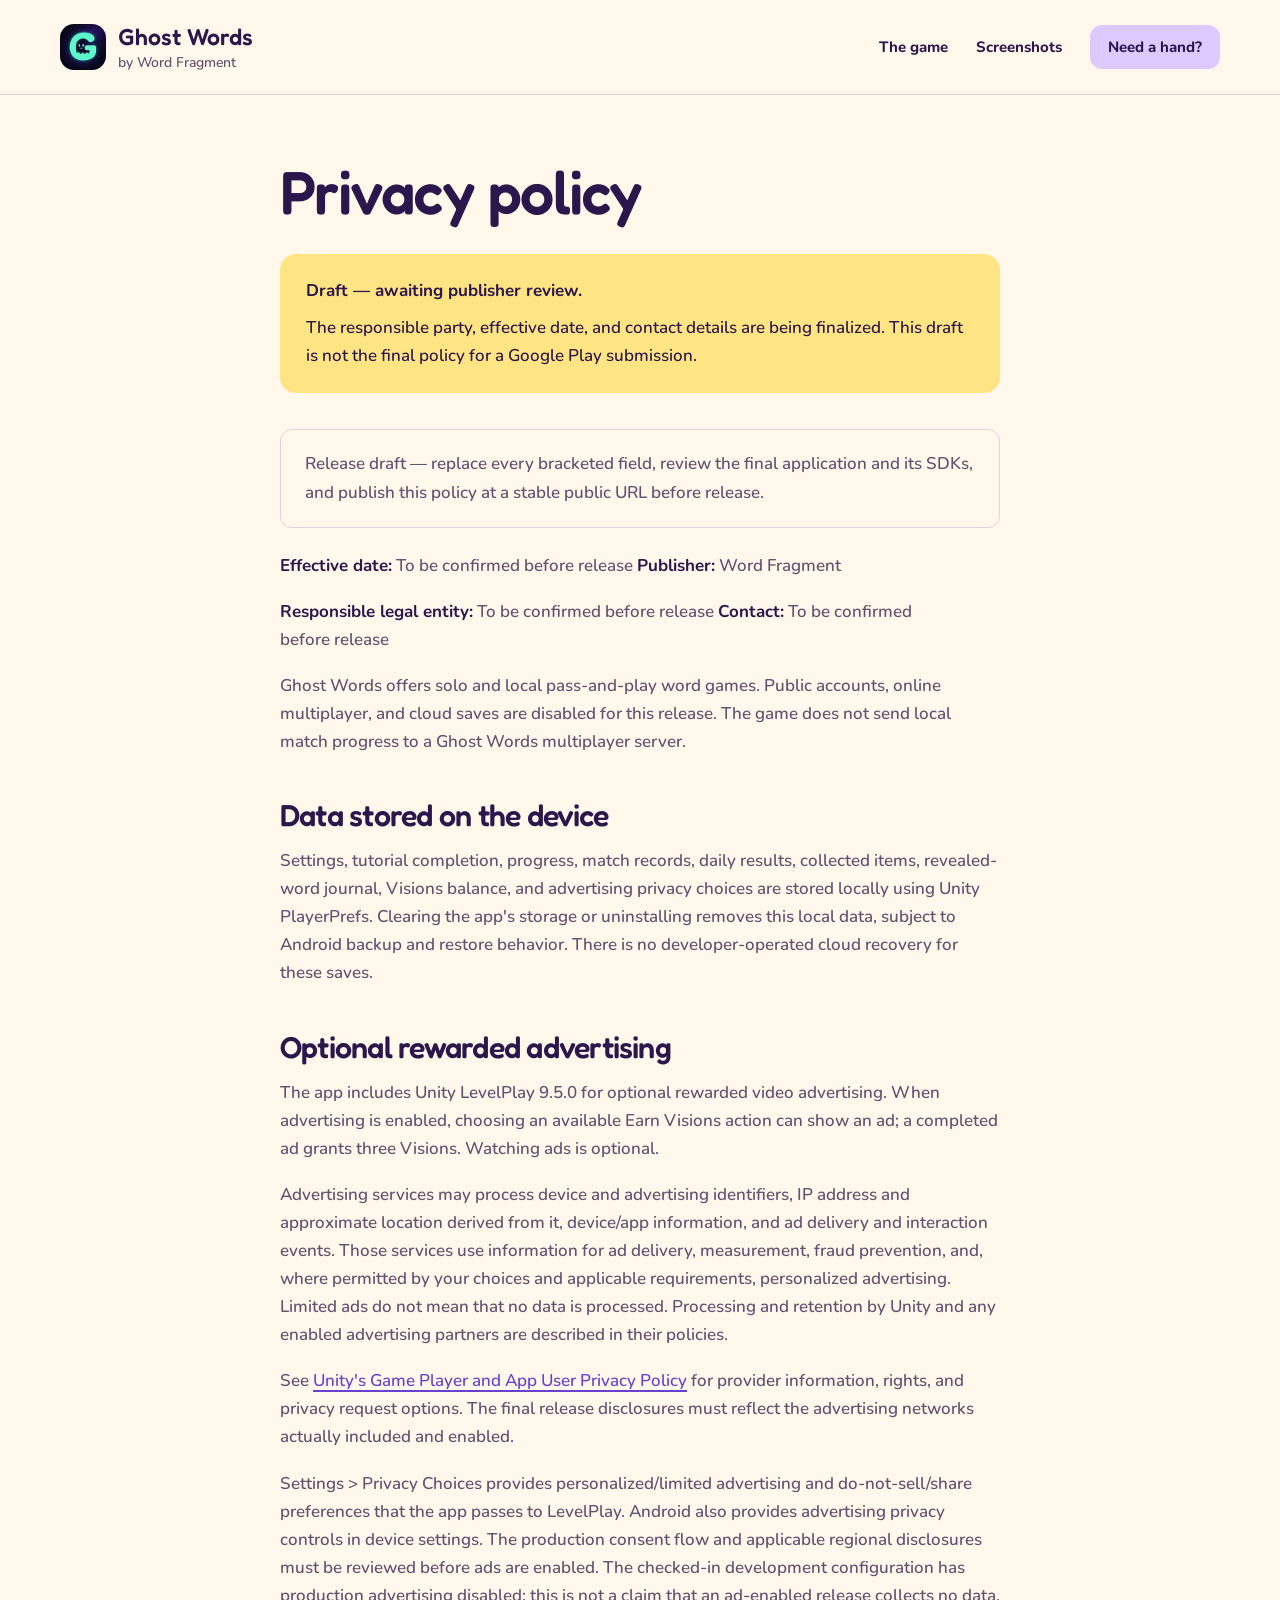
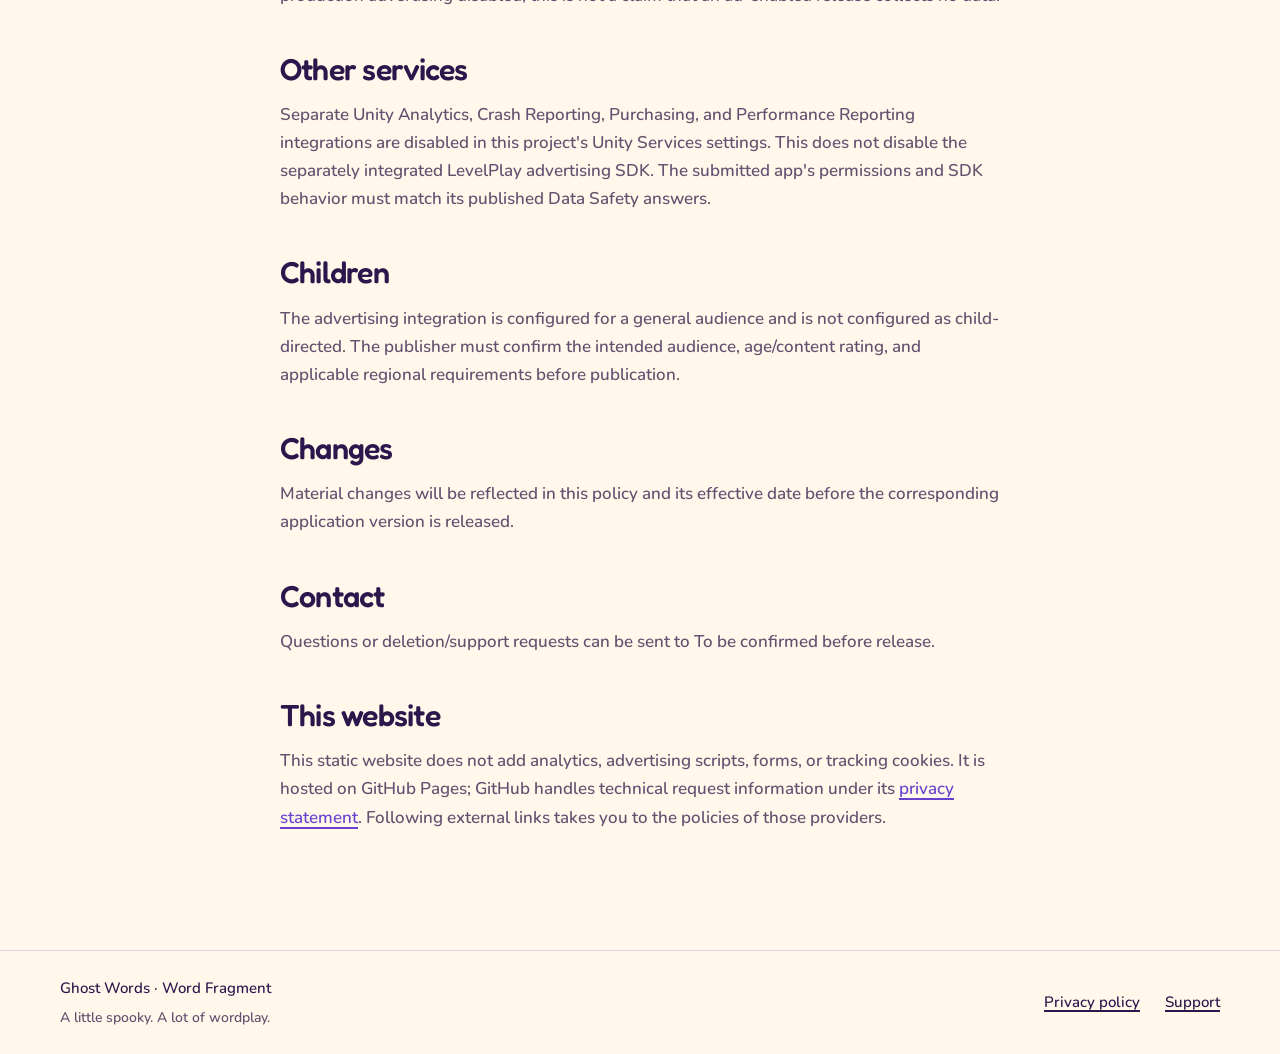
==== commit 003248d1: "Polish Ghost Words with Impeccable design guidance" ====
--- a/privacy/index.html
+++ b/privacy/index.html
@@ -2,11 +2,13 @@
 <html lang="en"><head><meta charset="utf-8"><meta name="viewport" content="width=device-width, initial-scale=1">
 <title>Privacy policy — draft · Ghost Words</title><meta name="description" content="Ghost Words privacy policy covering local data and optional advertising.">
 <meta name="theme-color" content="#fff8eb"><link rel="canonical" href="https://cphung3.github.io/ghost-words/privacy/">
+<meta property="og:type" content="website"><meta property="og:title" content="Privacy policy — draft · Ghost Words"><meta property="og:description" content="Ghost Words privacy policy covering local data and optional advertising."><meta property="og:url" content="https://cphung3.github.io/ghost-words/privacy/"><meta property="og:image" content="https://cphung3.github.io/ghost-words/assets/ghost-words-icon.png"><meta property="og:image:alt" content="The mint Haunted G mascot for Ghost Words">
+<link rel="preload" href="../assets/fonts/Fredoka.ttf" as="font" type="font/ttf" crossorigin><link rel="preload" href="../assets/fonts/Nunito.ttf" as="font" type="font/ttf" crossorigin>
 <link rel="icon" href="../assets/favicon.png"><link rel="stylesheet" href="../assets/site.css">
 <meta http-equiv="Content-Security-Policy" content="default-src 'self'; img-src 'self'; style-src 'self'; script-src 'none'; object-src 'none'; base-uri 'self'; form-action 'none'">
 </head><body><a class="skip" href="#main">Skip to content</a>
 <header><div class="wrap header-row"><a class="brand" href="../"><img src="../assets/ghost-words-icon.png" width="46" height="46" alt=""><span>Ghost Words<span class="brand-byline">by Word Fragment</span></span></a><nav aria-label="Main navigation"><a href="../">The game</a><a href="../#screenshots">Screenshots</a><a href="../support/">Need a hand?</a></nav></div></header>
-<main id="main" class="wrap"><article class="article"><div class="eyebrow">Your information</div><h1>Privacy policy</h1><div class="notice" role="note"><strong>Draft — awaiting publisher review.</strong><p>The responsible party, effective date, and contact details are being finalized. This draft is not the final policy for a Google Play submission.</p></div><blockquote><p>Release draft — replace every bracketed field, review the final application and its SDKs, and publish this policy at a stable public URL before release.</p></blockquote>
+<main id="main" class="wrap"><article class="article"><h1>Privacy policy</h1><div class="notice" role="note"><strong>Draft — awaiting publisher review.</strong><p>The responsible party, effective date, and contact details are being finalized. This draft is not the final policy for a Google Play submission.</p></div><blockquote><p>Release draft — replace every bracketed field, review the final application and its SDKs, and publish this policy at a stable public URL before release.</p></blockquote>
 <p><strong>Effective date:</strong> To be confirmed before release <strong>Publisher:</strong> Word Fragment</p>
 <p><strong>Responsible legal entity:</strong> To be confirmed before release <strong>Contact:</strong> To be confirmed before release</p>
 <p>Ghost Words offers solo and local pass-and-play word games. Public accounts, online multiplayer, and cloud saves are disabled for this release. The game does not send local match progress to a Ghost Words multiplayer server.</p>
--- a/assets/site.css
+++ b/assets/site.css
@@ -1,214 +1,260 @@
+@font-face { font-family: Fredoka; src: url('fonts/Fredoka.ttf') format('truetype'); font-style: normal; font-weight: 300 700; font-display: swap; }
+@font-face { font-family: Nunito; src: url('fonts/Nunito.ttf') format('truetype'); font-style: normal; font-weight: 200 1000; font-display: swap; }
 :root {
   color-scheme: light;
   --paper: #fff8eb;
   --ink: #2b174b;
-  --muted: #62566f;
+  --muted: #62516f;
   --purple: #6941ce;
   --mint: #bdf4da;
   --lilac: #decaff;
   --peach: #ffd4be;
   --yellow: #ffe483;
   --line: #ded2e2;
+  --radius: 16px;
+  --ease-out: cubic-bezier(.16, 1, .3, 1);
+  --depth: 0 12px 28px #2b174b22;
 }
 * { box-sizing: border-box; }
-html { scroll-behavior: smooth; scroll-padding-top: 24px; }
-body { margin: 0; background: var(--paper); color: var(--ink); font: 17px/1.6 "Trebuchet MS", ui-sans-serif, system-ui, sans-serif; }
-a { color: var(--purple); text-underline-offset: .24em; }
-a:hover { text-decoration-thickness: 2px; }
-a:focus-visible { outline: 3px solid var(--purple); outline-offset: 6px; border-radius: 4px; }
+html { scroll-behavior: smooth; scroll-padding-top: 24px; scrollbar-color: var(--purple) var(--paper); }
+body { margin: 0; background: var(--paper); color: var(--ink); font: 550 17px/1.65 Nunito, ui-sans-serif, system-ui, sans-serif; }
+::selection { color: var(--ink); background: var(--yellow); }
+a { color: var(--purple); text-underline-offset: .22em; text-decoration-thickness: 1.5px; }
+a:hover { text-decoration-thickness: 2.5px; }
+:focus-visible { outline: 3px solid var(--purple); outline-offset: 5px; border-radius: 4px; }
 .wrap { width: min(100% - 64px, 1160px); margin-inline: auto; }
-header { padding: 26px 0; border-bottom: 1px solid var(--line); }
+header { padding: 23px 0; border-bottom: 1px solid var(--line); }
 .header-row, .brand, nav, .footer-row { display: flex; align-items: center; }
 .header-row, .footer-row { justify-content: space-between; gap: 24px; }
-.brand { gap: 12px; color: var(--ink); font-size: 1.18rem; font-weight: 800; line-height: 1.15; text-decoration: none; }
-.brand img { border-radius: 14px; box-shadow: 3px 3px 0 var(--lilac); }
-.brand-byline { display: block; margin-top: 6px; font-size: .67rem; color: var(--muted); font-weight: 400; letter-spacing: .02em; }
+.brand { gap: 12px; color: var(--ink); font-family: Fredoka, sans-serif; font-size: 1.45rem; font-weight: 550; line-height: 1.15; text-decoration: none; }
+.brand img { border-radius: 14px; }
+.brand-byline { display: block; margin-top: 5px; font: 550 .875rem/1.2 Nunito, sans-serif; color: var(--muted); }
 nav { gap: 28px; flex-wrap: wrap; }
-nav a { color: var(--ink); font-size: .88rem; font-weight: 700; text-decoration: none; }
+nav a { display: inline-flex; align-items: center; min-height: 44px; color: var(--ink); font-size: .94rem; font-weight: 750; text-decoration: none; }
 nav a:hover, nav a[aria-current=page] { text-decoration: underline; }
-nav a:last-child { padding: 9px 16px; border: 1.5px solid var(--ink); border-radius: 100px; }
+nav a:last-child { padding: 8px 18px; background: var(--lilac); border-radius: 12px; }
+nav a:last-child:hover { background: #cfb5f7; }
 .skip { position: fixed; top: -100px; left: 20px; background: var(--ink); color: white; padding: 10px 16px; z-index: 10; }
 .skip:focus { top: 10px; }
-main { padding: 55px 0 72px; }
-h1, h2, h3 { line-height: 1.06; letter-spacing: -.045em; }
-h1, h2 { font-weight: 900; }
-h1 { font-size: clamp(3.3rem, 6.3vw, 5.5rem); margin: 22px 0; }
-h2 { font-size: clamp(2rem, 3.7vw, 3.1rem); margin: 12px 0 22px; }
-h3 { font-size: 1.35rem; line-height: 1.15; margin: 14px 0 12px; }
-p { margin: 0 0 18px; }
-.eyebrow { font-size: .72rem; font-weight: 800; letter-spacing: .13em; text-transform: uppercase; color: var(--purple); }
-.hero { display: grid; grid-template-columns: 1fr 1fr; gap: 40px; align-items: center; padding-bottom: 54px; }
+main { padding: 56px 0 80px; }
+h1, h2, h3 { font-family: Fredoka, ui-rounded, sans-serif; font-weight: 550; line-height: 1.1; letter-spacing: -.025em; text-wrap: balance; }
+h1 { font-size: clamp(3rem, 5.8vw, 4.8rem); margin: 0 0 25px; }
+h2 { font-size: clamp(2rem, 3.4vw, 2.9rem); margin: 0 0 22px; }
+h3 { font-size: 1.5rem; margin: 0 0 12px; }
+p { margin: 0 0 18px; text-wrap: pretty; }
+.icon { width: 22px; height: 22px; flex-shrink: 0; fill: none; stroke: currentColor; stroke-width: 2; stroke-linecap: round; stroke-linejoin: round; }
+.hero { display: grid; grid-template-columns: 1fr 1fr; gap: 38px; align-items: center; padding: 12px 0 68px; }
 .hero-copy { position: relative; z-index: 1; }
-.hero .eyebrow { display: flex; align-items: center; gap: 9px; }
-.little-star { font-size: 1.7rem; line-height: 1; color: var(--purple); }
-.boo { display: inline-block; font-size: 1.45em; line-height: 1; color: var(--purple); transform: rotate(-4deg); text-shadow: 4px 5px 0 var(--lilac); letter-spacing: -.065em; }
-.lead { font-size: 1.09rem; color: var(--muted); max-width: 43ch; line-height: 1.7; }
-.actions { display: flex; align-items: center; gap: 25px; flex-wrap: wrap; margin: 27px 0 23px; }
-.button { display: inline-flex; justify-content: center; align-items: center; gap: 20px; padding: 15px 23px; border: 2px solid var(--ink); border-radius: 13px; background: var(--paper); color: var(--ink); font-size: .92rem; font-weight: 800; text-decoration: none; box-shadow: 4px 4px 0 var(--ink); transition: transform .15s, box-shadow .15s; }
-.button:hover { transform: translate(2px, 2px); box-shadow: 2px 2px 0 var(--ink); }
+.boo { display: inline-block; font-weight: 600; font-size: clamp(4.5rem, 7.8vw, 6rem); color: var(--purple); transform: rotate(-5deg); line-height: 1.15; letter-spacing: -.03em; }
+.lead { font-size: 1.14rem; color: var(--muted); max-width: 43ch; line-height: 1.7; }
+.actions { display: flex; align-items: center; gap: 24px; flex-wrap: wrap; margin: 28px 0 22px; }
+.button { display: inline-flex; justify-content: center; align-items: center; gap: 18px; min-height: 52px; padding: 14px 23px; border: 0; border-radius: 12px; background: var(--paper); color: var(--ink); font-size: 1rem; font-weight: 850; text-decoration: none; transition: background-color .15s, box-shadow .15s; }
+.button:hover { background: var(--mint); box-shadow: var(--depth); }
+.button:active { background: var(--yellow); }
 .button.primary { background: var(--purple); color: white; }
-.text-link { color: var(--ink); font-weight: 700; font-size: .92rem; }
-.version { display: flex; align-items: center; gap: 8px; font-size: .76rem; color: var(--muted); }
-.status-dot { width: 7px; height: 7px; border-radius: 50%; background: var(--purple); }
+.button.primary:hover { background: #5430af; box-shadow: var(--depth); }
+.button.primary:active { background: var(--ink); }
+.text-link { display: inline-flex; align-items: center; gap: 9px; min-height: 44px; color: var(--ink); font-weight: 800; font-size: 1rem; }
+.version { display: flex; align-items: center; gap: 9px; font-size: .875rem; color: var(--muted); }
+.status-dot { width: 7px; height: 7px; border-radius: 50%; background: var(--purple); flex-shrink: 0; }
 .hero-art { height: 535px; position: relative; min-width: 0; }
-.orbit { position: absolute; inset: 45px 0 45px 10px; background: var(--lilac); border-radius: 47% 53% 36% 64% / 57% 38% 62% 43%; transform: rotate(-10deg); }
-.hero-icon { position: absolute; width: 47%; height: auto; top: 48px; left: 0; border-radius: 28%; border: 5px solid var(--ink); transform: rotate(-12deg); box-shadow: 0 13px 0 #2b174b15; }
-.hero-phone { position: absolute; width: 43%; top: 27px; right: 16px; transform: rotate(8deg); border: 8px solid var(--ink); border-radius: 27px; background: #080f21; box-shadow: 10px 14px 0 #2b174b24; overflow: hidden; transition: transform .2s; }
-.hero-phone:hover { transform: rotate(4deg); }
+.orbit { position: absolute; inset: 38px 0 32px 0; background: var(--lilac); border-radius: 48% 52% 39% 61% / 58% 40% 60% 42%; transform: rotate(-8deg); }
+.hero-icon { position: absolute; width: 40%; height: auto; top: 65px; left: 0; border-radius: 28%; transform: rotate(-11deg); box-shadow: var(--depth); }
+.hero-phone { position: absolute; width: 46%; top: 8px; right: 18px; transform: rotate(5deg); border: 7px solid var(--ink); border-radius: 25px; background: #080f21; box-shadow: 8px 16px 30px #2b174b30; overflow: hidden; }
 .hero-phone img { display: block; width: 100%; height: auto; }
-.sticker { position: absolute; top: 309px; left: 4px; padding: 18px 23px; border: 2px solid var(--ink); border-radius: 50%; background: var(--yellow); font-weight: 800; font-size: .96rem; line-height: 1.25; text-align: center; transform: rotate(-9deg); }
-.spark { position: absolute; color: var(--purple); line-height: 1; }
-.spark-one { top: 0; left: 42%; font-size: 55px; transform: rotate(12deg); }
-.spark-two { bottom: 48px; right: 0; color: #e87357; font-size: 58px; }
-.floating-tiles { position: absolute; display: flex; gap: 7px; bottom: 15px; left: 10%; transform: rotate(-6deg); }
-.floating-tiles span, .example-tiles span { display: grid; place-items: center; border: 2px solid var(--ink); border-radius: 11px; background: var(--mint); color: var(--ink); width: 56px; height: 62px; font-size: 1.8rem; font-weight: 900; box-shadow: 0 5px 0 var(--ink); }
-.floating-tiles span:nth-child(2) { background: var(--peach); transform: translateY(-8px) rotate(9deg); }
+.sticker { position: absolute; top: 306px; left: 0; padding: 16px 22px; border-radius: 50%; background: var(--yellow); font-family: Fredoka, sans-serif; font-weight: 500; font-size: 1.15rem; line-height: 1.2; text-align: center; transform: rotate(-7deg); }
+.floating-tiles { position: absolute; display: flex; gap: 8px; bottom: 4px; left: 8%; transform: rotate(-5deg); }
+.floating-tiles span, .example-tiles span, .answer-tiles span { display: grid; place-items: center; border-radius: 10px; background: var(--mint); color: var(--ink); width: 56px; height: 62px; font: 550 1.9rem/1 Fredoka, sans-serif; box-shadow: 0 5px 9px #10062025; }
+.floating-tiles span:nth-child(2) { background: var(--peach); transform: translateY(-7px) rotate(8deg); }
 .floating-tiles span:nth-child(3) { background: var(--yellow); }
-.floating-tiles span:last-child { background: var(--paper); transform: rotate(8deg); }
-.art-note { position: absolute; bottom: -29px; left: 11%; color: var(--muted); font-size: .76rem; transform: rotate(-3deg); }
-.play-strip { display: flex; align-items: center; justify-content: space-evenly; flex-wrap: wrap; gap: 15px; border-block: 1.5px solid var(--ink); padding: 21px 12px; font-weight: 800; font-size: .94rem; }
-.play-strip > span:nth-child(even) { color: var(--purple); font-size: 1.4rem; }
-.section { margin-top: 86px; scroll-margin-top: 28px; }
-.rules { border-radius: 28px; background: var(--ink); color: var(--paper); padding: 42px; }
-.rules a:focus-visible { outline-color: var(--yellow); }
-.rules .eyebrow { color: var(--mint); }
-.rules-heading { display: flex; align-items: center; justify-content: space-between; gap: 25px; }
-.rules h2 { font-size: clamp(1.9rem, 3.3vw, 2.7rem); }
-.example-tiles { display: flex; gap: 8px; transform: rotate(6deg); padding-right: 8px; }
-.example-tiles span { width: 49px; height: 55px; font-size: 1.6rem; background: var(--yellow); box-shadow: 0 5px 0 #100620; }
+.floating-tiles span:last-child { background: var(--paper); transform: rotate(7deg); }
+.art-note { position: absolute; bottom: -34px; left: 8%; color: var(--muted); font-size: .875rem; transform: rotate(-3deg); }
+.play-strip { display: flex; align-items: center; justify-content: space-between; flex-wrap: wrap; gap: 16px; border-block: 1px solid var(--line); padding: 23px 0; font-size: 1rem; font-weight: 800; }
+.play-strip > span { display: inline-flex; gap: 12px; align-items: center; }
+.play-strip > span::before { content: ''; width: 9px; height: 9px; border-radius: 3px; background: var(--purple); transform: rotate(-12deg); }
+.play-strip > span:nth-child(2)::before { background: #26815e; }
+.play-strip > span:nth-child(3)::before { background: #bf5033; }
+.section { margin-top: 88px; scroll-margin-top: 28px; }
+.rules { border-radius: var(--radius); background: var(--ink); color: var(--paper); padding: 44px; }
+.rules :focus-visible { outline-color: var(--yellow); }
+.rules-heading { display: grid; grid-template-columns: 1fr auto; align-items: center; gap: 30px; }
+.rules h2 { font-size: clamp(2rem, 3.2vw, 2.8rem); }
+.rules-intro { color: #dfd4ec; max-width: 45ch; margin-bottom: 0; }
+.example-tiles { display: flex; gap: 8px; transform: rotate(5deg); }
+.example-tiles span { width: 49px; height: 55px; font-size: 1.7rem; background: var(--yellow); }
 .example-tiles span:last-child { background: var(--lilac); }
-.rule-steps { display: grid; grid-template-columns: repeat(3, 1fr); list-style: none; padding: 28px 0 0; margin: 15px 0 0; border-top: 1px solid #655379; gap: 35px; }
-.step-number { color: var(--yellow); font-size: .83rem; font-weight: 800; }
-.rule-steps p { color: #dfd4ec; font-size: .92rem; margin-bottom: 0; }
-.section-heading { display: flex; justify-content: space-between; align-items: end; gap: 30px; margin-bottom: 30px; }
-.section-heading h2 { margin-bottom: 0; }
-.section-heading > p { color: var(--muted); font-size: .92rem; margin-bottom: 3px; }
-.screenshot-grid { display: grid; grid-template-columns: repeat(3, minmax(0, 1fr)); gap: 23px; }
-.shot { margin: 0; padding: 27px 25px 21px; border: 1.5px solid var(--ink); border-radius: 22px; }
+.rule-steps { display: grid; grid-template-columns: repeat(3, 1fr); padding: 30px 0 0; margin: 30px 0; border-top: 1px solid #655379; gap: 34px; list-style-position: inside; }
+.rule-steps li::marker { color: var(--yellow); font: 500 1.2rem Fredoka, sans-serif; }
+.rule-steps h3 { display: inline; font-size: 1.4rem; }
+.rule-steps p { color: #dfd4ec; font-size: 1rem; margin: 13px 0 0; }
+.word-trap { background: #40285f; border-radius: 12px; }
+.word-trap summary { display: flex; align-items: center; justify-content: space-between; gap: 15px; min-height: 56px; cursor: pointer; padding: 17px 21px; color: var(--yellow); font-weight: 800; list-style: none; }
+.word-trap summary::-webkit-details-marker { display: none; }
+.word-trap summary:hover { background: #4e3370; border-radius: 12px; }
+.reveal-icon { position: relative; width: 18px; height: 18px; flex-shrink: 0; }
+.reveal-icon::before, .reveal-icon::after { content: ''; position: absolute; inset: 8px 1px; height: 2px; background: currentColor; border-radius: 1px; }
+.reveal-icon::after { transform: rotate(90deg); }
+.word-trap[open] .reveal-icon::after { transform: none; }
+.trap-answer { display: grid; grid-template-columns: auto 1fr; align-items: center; gap: 28px; padding: 4px 22px 25px; }
+.trap-answer h3 { font-size: 1.35rem; color: var(--peach); margin-bottom: 9px; }
+.trap-answer p { color: #dfd4ec; font-size: 1rem; margin: 0; }
+.answer-tiles { display: flex; gap: 6px; }
+.answer-tiles span { width: 39px; height: 45px; font-size: 1.4rem; background: var(--lilac); }
+.answer-tiles .answer-letter { background: var(--peach); }
+.word-trap[open] .answer-letter { animation: place-letter .32s var(--ease-out); }
+@keyframes place-letter { from { transform: translateY(-6px) rotate(-14deg); filter: blur(.5px); } to { transform: none; filter: none; } }
+.section-heading { display: flex; justify-content: space-between; align-items: end; gap: 36px; margin-bottom: 32px; }
+.section-heading h2 { max-width: 15ch; margin: 0; }
+.section-heading > p { color: var(--muted); font-size: 1rem; margin: 0 0 3px; }
+.screenshot-grid { display: grid; grid-template-columns: repeat(3, minmax(0, 1fr)); gap: 28px; }
+.shot { margin: 0; min-width: 0; }
+.shot-stage { display: flex; flex-direction: column; align-items: center; gap: 19px; padding: 30px 24px 20px; border-radius: var(--radius); color: var(--ink); text-decoration: none; }
 .shot-mint { background: var(--mint); }
 .shot-lilac { background: var(--lilac); }
 .shot-peach { background: var(--peach); }
-.shot-label { font-size: .65rem; font-weight: 900; letter-spacing: .1em; }
-.shot h3 { font-size: 1.48rem; min-height: 3.4rem; }
-.shot p { font-size: .88rem; line-height: 1.55; min-height: 4.2rem; }
-.screen-link { display: block; width: min(100%, 240px); margin: 24px auto 20px; border: 7px solid var(--ink); border-radius: 23px; overflow: hidden; background: #080f21; box-shadow: 5px 7px 0 #2b174b20; transition: transform .2s; }
-.screen-link:hover { transform: translateY(-5px); }
-.screen-link img { display: block; width: 100%; height: auto; }
-.shot-note { display: block; text-align: center; font-size: .72rem; font-weight: 800; }
-.gallery-note { margin-top: 20px; font-size: .74rem; color: var(--muted); text-align: center; }
-.ways { display: grid; grid-template-columns: 1fr 1.15fr; gap: 85px; padding: 0 18px; }
+.shot-stage img { display: block; width: min(100%, 240px); height: auto; border: 6px solid var(--ink); border-radius: 20px; box-shadow: 3px 9px 18px #2b174b25; }
+.shot-stage > span { display: flex; align-items: center; gap: 9px; font-size: .875rem; font-weight: 850; }
+.shot-stage:hover > span { text-decoration: underline; text-underline-offset: .2em; }
+.shot-stage:active { background: var(--yellow); }
+.shot figcaption { padding-top: 24px; }
+.shot h3 { font-size: 1.7rem; }
+.shot p { color: var(--muted); font-size: 1rem; margin-bottom: 13px; }
+.shot-note { font-size: .875rem; color: var(--purple); font-weight: 850; }
+.gallery-note { margin: 28px 0 0; font-size: .875rem; color: var(--muted); max-width: 75ch; }
+.ways { display: grid; grid-template-columns: 1fr 1.15fr; gap: 85px; }
 .ways > div > p:last-child { color: var(--muted); max-width: 36ch; }
-.ways-list > div { display: flex; align-items: flex-start; gap: 21px; padding: 22px 0; border-bottom: 1px solid var(--line); }
+.ways-list > div { display: flex; align-items: flex-start; gap: 22px; padding: 25px 0; border-bottom: 1px solid var(--line); }
 .ways-list > div:first-child { padding-top: 0; }
-.ways-list > div > span { display: grid; place-items: center; flex-shrink: 0; width: 46px; height: 46px; font-weight: 800; font-size: 1.6rem; border-radius: 13px; background: var(--lilac); transform: rotate(-7deg); }
-.ways-list > div:nth-child(2) > span { background: var(--mint); transform: rotate(5deg); }
+.ways-list > div > span { display: grid; place-items: center; flex-shrink: 0; width: 47px; height: 52px; font: 500 1.8rem Fredoka, sans-serif; border-radius: 10px; background: var(--lilac); transform: rotate(-6deg); }
+.ways-list > div:nth-child(2) > span { background: var(--mint); font-size: 1.1rem; transform: rotate(5deg); }
 .ways-list > div:nth-child(3) > span { background: var(--peach); }
-.ways-list h3 { margin-top: 0; font-size: 1.2rem; }
-.ways-list p { color: var(--muted); font-size: .92rem; margin-bottom: 0; }
-.help-banner { display: flex; align-items: center; justify-content: space-between; gap: 36px; background: var(--yellow); border-radius: 23px; padding: 34px 38px; margin-top: 74px; }
-.help-banner h2 { font-size: 2rem; }
-.help-banner p:last-child { font-size: .87rem; max-width: 64ch; margin-bottom: 0; }
+.ways-list h3 { font-size: 1.4rem; }
+.ways-list p { color: var(--muted); font-size: 1rem; margin-bottom: 0; }
+.help-banner { display: flex; align-items: center; justify-content: space-between; gap: 36px; background: var(--yellow); border-radius: var(--radius); padding: 36px 40px; margin-top: 80px; }
+.help-banner h2 { font-size: 2.2rem; }
+.help-banner p { font-size: 1rem; max-width: 62ch; margin: 0; }
 .help-banner .button { flex-shrink: 0; }
-.article { max-width: 780px; margin-inline: auto; padding-bottom: 20px; overflow-wrap: anywhere; }
-.article h1 { font-size: clamp(2.7rem, 5vw, 4rem); margin: 20px 0 28px; }
-.article h2 { font-size: 1.65rem; line-height: 1.2; margin: 40px 0 16px; }
+.article { max-width: 72ch; margin-inline: auto; padding-bottom: 20px; overflow-wrap: anywhere; }
+.article h1 { font-size: clamp(2.7rem, 5vw, 3.8rem); margin: 8px 0 28px; }
+.article h2 { font-size: 1.9rem; margin: 42px 0 16px; }
 .article p, .article li { color: var(--muted); }
 .article strong { color: var(--ink); }
 .article .lead { max-width: 100%; }
-.notice { padding: 22px 25px; background: var(--yellow); border: 1.5px solid var(--ink); border-radius: 17px; margin: 27px 0 34px; }
+.notice { padding: 23px 26px; background: var(--yellow); border-radius: var(--radius); margin: 28px 0 36px; }
 .notice p { color: var(--ink); margin: 9px 0 0; }
-blockquote { margin: 24px 0; padding: 4px 0 4px 22px; border-left: 4px solid var(--purple); }
+blockquote { margin: 24px 0; padding: 20px 24px; border: 1px solid var(--line); border-radius: 12px; }
 blockquote p:last-child { margin-bottom: 0; }
 .steps { padding-left: 24px; }
 .steps li { padding-left: 5px; margin: 14px 0; }
-footer { border-top: 1px solid var(--line); padding: 30px 0; font-size: .83rem; }
-.footer-row { align-items: flex-start; }
-.footer-note { display: block; margin-top: 7px; font-size: .76rem; color: var(--muted); }
-footer a { color: var(--ink); margin-left: 25px; }
-@media (max-width: 1000px) {
-  .hero { gap: 16px; }
-  .hero-art { height: 490px; }
-  .hero-phone { top: 60px; width: 46%; }
+footer { border-top: 1px solid var(--line); padding: 25px 0; font-size: .94rem; }
+.footer-row { align-items: center; }
+.footer-note { display: block; margin-top: 6px; font-size: .875rem; color: var(--muted); }
+footer a { display: inline-flex; align-items: center; min-height: 44px; color: var(--ink); margin-left: 25px; }
+@media (max-width: 1050px) {
+  .hero { gap: 24px; }
+  .hero-art { height: 470px; }
+  .hero-phone { top: 25px; }
   .hero-icon { top: 70px; }
-  .sticker { top: 280px; font-size: .83rem; padding: 14px; }
-  .floating-tiles { bottom: 22px; left: 4%; }
-  .spark-two { bottom: 4px; }
-  .shot { padding: 23px 18px 20px; }
-  .shot h3 { min-height: 5.1rem; }
-  .shot p { min-height: 6.8rem; }
-  .ways { gap: 40px; }
-}
-@media (max-width: 760px) {
-  .wrap { width: min(100% - 40px, 600px); }
-  header { padding: 19px 0; }
-  .header-row { flex-wrap: wrap; gap: 23px; }
-  nav { width: 100%; justify-content: space-between; gap: 14px; }
-  nav a { font-size: .8rem; }
-  nav a:last-child { padding: 7px 12px; }
-  main { padding-top: 35px; }
-  .hero { grid-template-columns: 1fr; gap: 0; padding-bottom: 49px; }
-  h1 { font-size: clamp(3.3rem, 10vw, 4.5rem); }
-  .hero .lead { max-width: 45ch; }
-  .hero-art { width: min(100%, 440px); height: 465px; justify-self: center; margin-top: 10px; }
-  .hero-phone { width: 43%; top: 32px; right: 27px; }
-  .hero-icon { width: 45%; top: 60px; left: 8px; }
-  .orbit { inset: 45px 10px 30px 0; }
-  .sticker { top: 272px; left: 5px; }
-  .floating-tiles { bottom: 10px; left: 10%; }
-  .art-note { bottom: -22px; left: 13%; }
-  .spark-one { left: 44%; }
-  .spark-two { right: 8px; bottom: 12px; }
-  .play-strip { padding: 18px 10px; gap: 8px 16px; font-size: .78rem; }
-  .play-strip > span:nth-child(even) { font-size: 1rem; }
-  .section { margin-top: 58px; }
-  .rules { padding: 28px; }
-  .rules-heading { flex-direction: column; align-items: flex-start; gap: 8px; }
-  .example-tiles { margin: 5px 0 20px; transform: rotate(-4deg); }
-  .rule-steps { grid-template-columns: 1fr; gap: 26px; padding-top: 25px; }
-  .rule-steps h3 { margin-top: 7px; }
+  .sticker { top: 252px; font-size: 1rem; padding: 14px 18px; }
+  .floating-tiles { left: 0; }
+  .art-note { left: 0; }
+  .rules { padding: 32px; }
+  .rules-heading { grid-template-columns: 1fr; gap: 25px; }
+  .example-tiles { justify-self: start; transform: rotate(-4deg); }
+  .ways { gap: 42px; }
+  .screenshot-grid { gap: 20px; }
+  .shot-stage { padding: 25px 15px 18px; }
+}
+@media (max-width: 850px) {
+  .wrap { width: min(100% - 40px, 680px); }
+  .hero { grid-template-columns: 1fr; padding-bottom: 62px; gap: 18px; }
+  .hero-copy { max-width: 600px; }
+  h1 { font-size: clamp(3rem, 8vw, 4.5rem); }
+  .hero-art { width: min(100%, 465px); height: 490px; justify-self: center; margin-top: 12px; }
+  .hero-phone { top: 5px; right: 15px; }
+  .hero-icon { top: 58px; left: 0; }
+  .sticker { top: 270px; left: 0; }
+  .floating-tiles { left: 8%; }
+  .art-note { left: 8%; }
+  .section { margin-top: 64px; }
+  .screenshot-grid { grid-template-columns: 1fr; gap: 42px; }
+  .shot { display: grid; grid-template-columns: 1fr 1fr; gap: 28px; align-items: center; }
+  .shot figcaption { padding: 0; }
+  .shot h3 { font-size: 1.8rem; }
+  .rule-steps { gap: 24px; }
+  .trap-answer { grid-template-columns: 1fr; gap: 20px; }
+  .ways { grid-template-columns: 1fr; gap: 26px; }
+  .ways h2 br { display: none; }
+  .ways h2 { max-width: 17ch; }
+  .help-banner { padding: 29px; flex-direction: column; align-items: flex-start; gap: 25px; }
+}
+@media (max-width: 600px) {
+  header { padding: 18px 0; }
+  .header-row { flex-wrap: wrap; gap: 18px; }
+  nav { width: 100%; justify-content: space-between; gap: 12px; }
+  nav a { font-size: .875rem; }
+  nav a:last-child { padding-inline: 13px; }
+  main { padding-top: 32px; }
+  .hero { padding-top: 0; }
+  .hero .lead { font-size: 1.08rem; }
+  .actions { gap: 16px; }
+  .button { padding-inline: 18px; }
+  .hero-art { height: 420px; max-width: 390px; }
+  .hero-phone { right: 12px; }
+  .hero-icon { top: 50px; }
+  .sticker { top: 235px; font-size: 1rem; padding: 13px 17px; }
+  .floating-tiles { left: 5%; bottom: 3px; }
+  .art-note { left: 5%; bottom: -31px; }
+  .floating-tiles span { width: 48px; height: 53px; font-size: 1.6rem; }
+  .play-strip { justify-content: flex-start; gap: 12px 24px; font-size: .94rem; }
+  .rules { padding: 27px; }
+  .rules h2 { font-size: 2rem; }
+  .rule-steps { grid-template-columns: 1fr; gap: 24px; }
+  .rule-steps p { margin-top: 8px; }
+  .word-trap summary { padding: 16px; }
+  .trap-answer { padding: 4px 16px 23px; }
   .section-heading { display: block; }
   .section-heading > p { margin-top: 18px; }
-  .screenshot-grid { grid-template-columns: 1fr; gap: 24px; }
-  .shot { padding: 27px; }
-  .shot h3, .shot p { min-height: 0; }
-  .shot h3 { font-size: 1.6rem; }
-  .screen-link { width: min(85%, 260px); }
-  .ways { grid-template-columns: 1fr; gap: 22px; padding: 0; }
-  .ways h2 br { display: none; }
-  .ways h2 { max-width: 15ch; }
-  .help-banner { flex-direction: column; align-items: flex-start; padding: 27px; gap: 23px; margin-top: 48px; }
-  .footer-row { flex-wrap: wrap; }
-  footer a { margin: 0 23px 0 0; }
-  .article h2 { font-size: 1.5rem; }
+  .shot { display: block; }
+  .shot-stage { padding: 28px 24px 20px; }
+  .shot-stage img { width: min(100%, 255px); }
+  .shot figcaption { padding-top: 23px; }
+  .shot h3 { max-width: 20ch; }
+  .gallery-note { margin-top: 30px; }
+  .help-banner { margin-top: 55px; padding: 27px; }
+  .footer-row { flex-wrap: wrap; gap: 15px; }
+  footer a { margin: 0 25px 0 0; }
 }
 @media (max-width: 380px) {
   .wrap { width: calc(100% - 32px); }
-  .actions { gap: 22px; }
-  .hero-art { height: 395px; }
-  .hero-phone { right: 13px; border-width: 6px; border-radius: 21px; }
-  .hero-icon { left: 0; top: 49px; border-width: 4px; }
-  .sticker { top: 220px; font-size: .73rem; }
-  .floating-tiles { left: 7%; }
-  .floating-tiles span { width: 43px; height: 49px; font-size: 1.4rem; }
-  .spark { font-size: 40px; }
-  .spark-two { bottom: 52px; right: -3px; }
-  .art-note { font-size: .66rem; }
-  .play-strip > span:nth-child(even) { display: none; }
-  .rules, .shot { padding: 23px; }
-  .gallery-note { font-size: .7rem; }
+  h1 { font-size: 2.9rem; }
+  .boo { font-size: 4.5rem; }
+  .actions { gap: 13px; }
+  .button { padding-inline: 18px; }
+  .hero-art { height: 365px; }
+  .hero-icon { top: 43px; }
+  .hero-phone { border-width: 5px; border-radius: 20px; }
+  .sticker { top: 200px; font-size: .94rem; padding: 11px 15px; }
+  .floating-tiles span { width: 41px; height: 46px; }
+  .art-note { font-size: .875rem; }
+  .rules { padding: 23px; }
+  .rules h2 { font-size: 1.85rem; }
+  .example-tiles span { width: 43px; height: 48px; }
+  .shot-stage { padding-inline: 20px; }
+  .shot-stage img { width: min(100%, 225px); }
 }
 @media (prefers-reduced-motion: reduce) {
   html { scroll-behavior: auto; }
-  *, *::before, *::after { transition: none !important; }
+  .word-trap[open] .answer-letter { animation: none; }
 }
 @media print {
   body { background: white; color: black; }
   nav, .skip, .actions, .hero-art { display: none; }
   .article p, .article li, .lead { color: #222; }
   a { color: #342052; }
-  .notice { background: white; border-color: #444; }
+  .notice { background: white; border: 1px solid #444; }
   .hero { display: block; }
   .rules { background: white; color: black; border: 1px solid; }
-  .rule-steps p { color: #222; }
+  .rules p, .rules-intro { color: #222; }
   .shot, .rules { break-inside: avoid; }
 }
